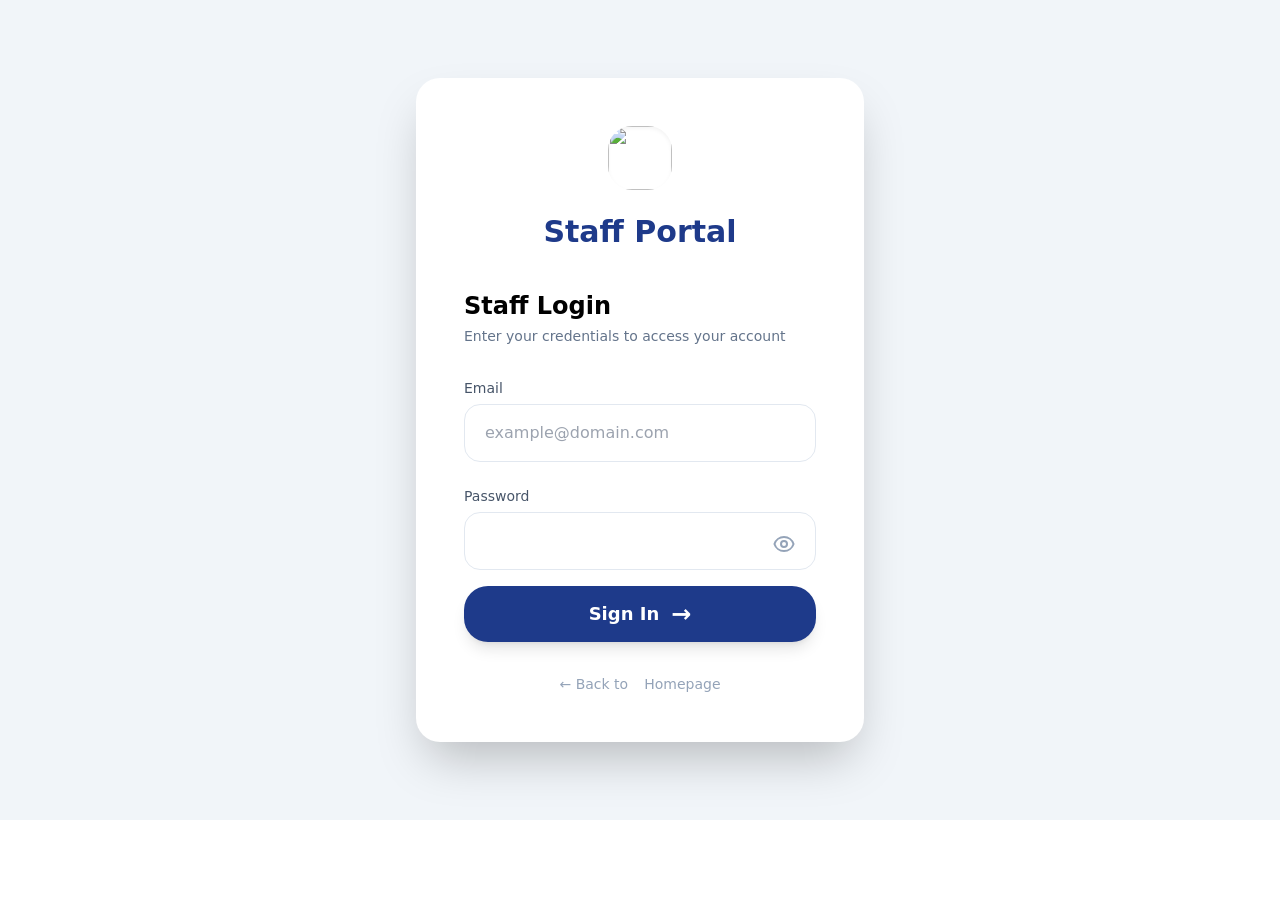
==== staff/login/index.html @ 23db1db1 "a" ====
<!DOCTYPE html>
<html lang="en">
<head>
    <meta charset="UTF-8">
    <meta name="viewport" content="width=device-width, initial-scale=1.0">
    <title></title>
    <meta name="title" content="" />
    <link rel="shortcut icon" href="/static/logos/icon.png" />
    <link rel="shortcut" href="/static/logos/icon.png" />
    <!-- Tailwind CSS CDN -->
    <script src="/static/js/tailwind.min.js"></script>
    <!-- jQuery CDN -->
    <script src="/static/js/jquery.min.js"></script>
    <script src="/static/module/educa-sdk.js"></script>
    <link rel="stylesheet" href="/static/css/style.css">
</head>
<body class="tailwind-ready font-sans">
    
    <!-- FULL SCREEN LOADER -->
    <div id="fullLoader" class="hidden fixed inset-0 bg-white/90 dark:bg-slate-950/90 backdrop-blur-lg z-[9999] flex items-center justify-center">
        <div class="text-center">
            <div class="w-16 h-16 border-4 border-[#1e3a8a] dark:border-blue-500 border-t-transparent rounded-full animate-spin mx-auto"></div>
            <p class="mt-6 text-lg font-medium text-slate-600 dark:text-slate-400">Loading...</p>
        </div>
    </div>
    
    <div id="toastContainer" class="fixed top-6 right-6 space-y-3 z-[10000]"></div>
    
    <!-- LOGIN PAGE -->
    <div id="login-page" class="min-h-[calc(100vh-80px)] bg-slate-100 flex items-center justify-center p-5">
        <div class="login-container max-w-md w-full bg-white rounded-3xl shadow-2xl px-8 py-12 md:px-12">
            
            <!-- Logo -->
            <div class="flex justify-center mb-6">
                <img src="" class="site-logo w-16 h-16 rounded-3xl justify-center font-bold shadow-inner" />
            </div>
            
            <h1 class="text-center text-[#1e3a8a] text-3xl font-semibold">Staff Portal</h1>
            
            <!-- Form Card -->
            <div class="mt-10">
                <h2 class="font-semibold text-2xl mb-1">Staff Login</h2>
                <p class="text-slate-500 text-sm mb-8">Enter your credentials to access your account</p>
                
                <form id="loginForm">
                    <!-- Email -->
                    <div class="mb-6">
                        <label class="block text-sm font-medium text-slate-600 mb-1.5">Email</label>
                        <input type="email" id="email" placeholder="example@domain.com" 
                               class="w-full border border-slate-200 focus:border-[#1e3a8a] rounded-2xl px-5 py-4 text-base outline-none">
                    </div>
                    
                    <!-- Password -->
                    <div class="mb-4 relative">
                        <label class="block text-sm font-medium text-slate-600 mb-1.5">Password</label>
                        <input type="password" id="password" 
                               class="w-full border border-slate-200 focus:border-[#1e3a8a] rounded-2xl px-5 py-4 text-base outline-none">
                        
                        <!-- Eye toggle -->
                        <button type="button" id="togglePassword" 
                                class="absolute right-5 top-[46px] text-slate-400 hover:text-slate-600">
                            <svg id="eyeIcon" xmlns="http://www.w3.org/2000/svg" class="w-6 h-6" fill="none" viewBox="0 0 24 24" stroke="currentColor">
                                <path stroke-linecap="round" stroke-linejoin="round" stroke-width="2" d="M15 12a3 3 0 11-6 0 3 3 0 016 0z" />
                                <path stroke-linecap="round" stroke-linejoin="round" stroke-width="2" d="M2.458 12C3.732 7.943 7.523 5 12 5 16.477 5 20.268 7.943 21.542 12 20.268 16.057 16.477 19 12 19 7.523 19 3.732 16.057 2.458 12z" />
                            </svg>
                        </button>
                    </div>
                    
                    <div class="flex justify-end mb-8 hidden">
                        <a href="#" onclick="forgotPassword()" class="text-[#1e3a8a] text-sm font-medium hover:underline">Forgot password?</a>
                    </div>
                    
                    <!-- Sign In Button -->
                    <button type="submit" 
                            class="w-full bg-[#1e3a8a] hover:bg-[#1e40af] text-white h-14 rounded-3xl text-lg font-semibold flex items-center justify-center gap-x-3 shadow-lg">
                        Sign In
                        <span class="text-2xl leading-none">→</span>
                    </button>
                </form>
                
                <a href="/" class="text-center mt-8 text-slate-400 hover:text-slate-600 text-sm cursor-pointer flex items-center justify-center gap-x-2">
                    ← Back to <span class="site-title"></span> Homepage
                </a>
            </div>
        </div>
    </div>
    
    <script src="/static/js/functions.js"></script>
    <script src="/static/js/staff/login.js"></script>
</body>
</html>
---- static/css/style.css ----
@import url('https://fonts.googleapis.com/css2?family=Inter:wght@400;500;600&amp;family=Space+Grotesk:wght@500&amp;display=swap');
        
        :root {
            --tw-color-primary: #1e3a8a;
        }
        
        * {
            transition-property: color, background-color, border-color, text-decoration-color, fill, stroke;
            transition-timing-function: cubic-bezier(0.4, 0, 0.2, 1);
            transition-duration: 150ms;
        }
        
        .tailwind-ready * {
            transition-duration: 300ms;
        }
        
        /* Custom animations */
        @keyframes fadeInUp {
            from {
                opacity: 0;
                transform: translateY(30px);
            }
            to {
                opacity: 1;
                transform: translateY(0);
            }
        }
        
        .animate-in {
            animation: fadeInUp 0.6s ease forwards;
        }
        
        .hero-bg {
            background: linear-gradient(92deg, #1e3a8a 0%, #3b82f6 100%);
        }
        
        .card-hover {
            transition: all 0.3s cubic-bezier(0.4, 0, 0.2, 1);
        }
        
        .card-hover:hover {
            transform: translateY(-8px);
            box-shadow: 25px 25px 30px -10px rgb(30 58 138 / 0.15);
        }
        
        .nav-link {
            position: relative;
        }
        
        .nav-link:after {
            content: '';
            position: absolute;
            width: 0;
            height: 3px;
            bottom: -2px;
            left: 0;
            background-color: #1e3a8a;
        }
        
        .nav-link:hover:after {
            width: 100%;
        }
        
        /* Login page specific */
        .login-container {
            animation: fadeInUp 0.8s ease forwards;
        }
        
        /* Mobile menu animation */
        .mobile-menu {
            animation: slideDown 0.3s ease forwards;
        }
        
        @keyframes slideDown {
            from { opacity: 0; transform: translateY(-20px); }
            to { opacity: 1; transform: translateY(0); }
        }
        
        /* Section header underline */
        .section-header {
            position: relative;
        }
        
        .section-header:after {
            content: '';
            position: absolute;
            width: 60px;
            height: 4px;
            background: #1e3a8a;
            bottom: -6px;
            left: 50%;
            transform: translateX(-50%);
            border-radius: 9999px;
        }
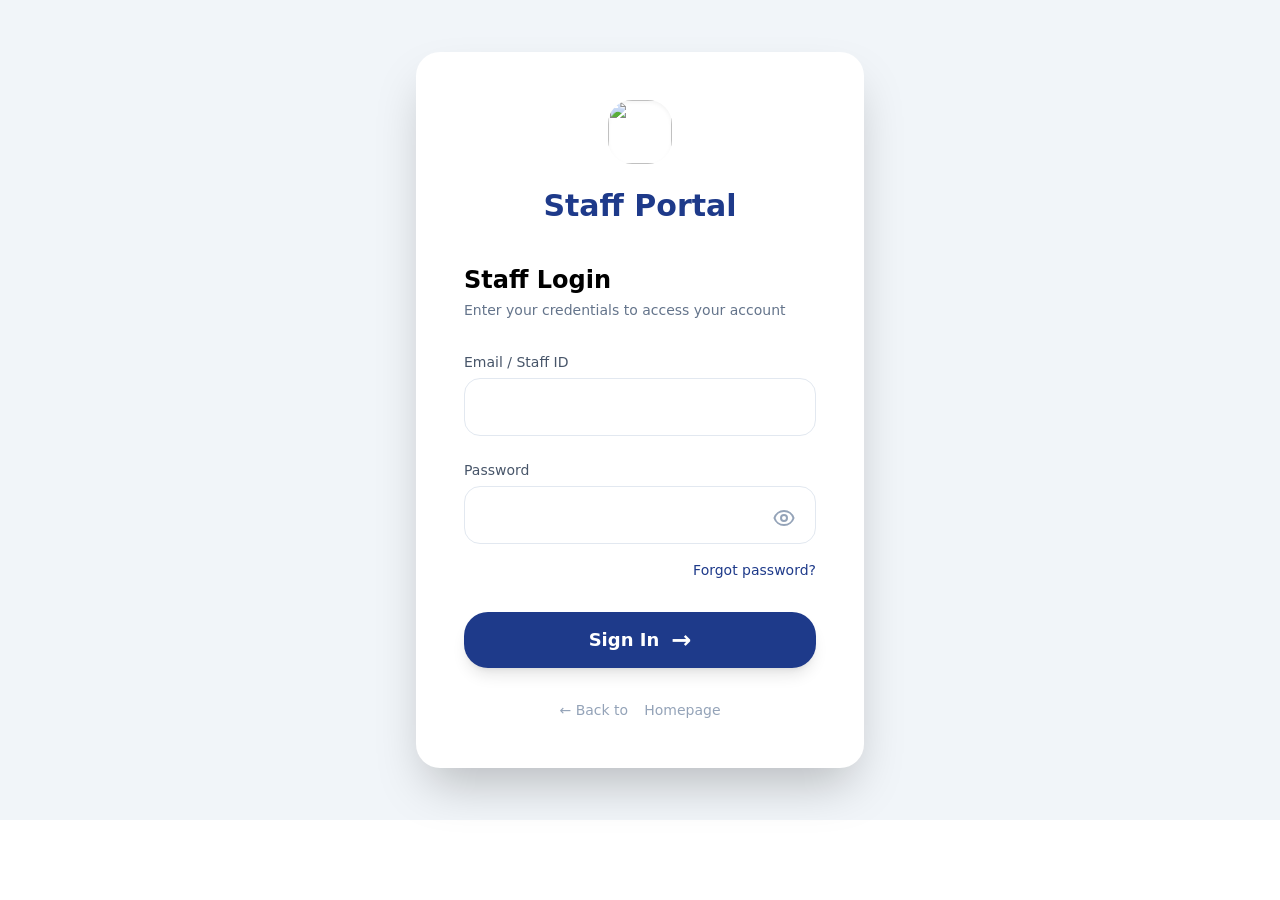
==== commit 69e10555: "added profile display to cbt portal" ====
--- a/staff/login/index.html
+++ b/staff/login/index.html
@@ -38,15 +38,15 @@
             <h1 class="text-center text-[#1e3a8a] text-3xl font-semibold">Staff Portal</h1>
             
             <!-- Form Card -->
-            <div class="mt-10">
+            <div class="mt-10 switch-form">
                 <h2 class="font-semibold text-2xl mb-1">Staff Login</h2>
                 <p class="text-slate-500 text-sm mb-8">Enter your credentials to access your account</p>
                 
                 <form id="loginForm">
                     <!-- Email -->
                     <div class="mb-6">
-                        <label class="block text-sm font-medium text-slate-600 mb-1.5">Email</label>
-                        <input type="email" id="email" placeholder="example@domain.com" 
+                        <label class="block text-sm font-medium text-slate-600 mb-1.5">Email / Staff ID</label>
+                        <input type="text" id="email" placeholder="" 
                                class="w-full border border-slate-200 focus:border-[#1e3a8a] rounded-2xl px-5 py-4 text-base outline-none">
                     </div>
                     
@@ -66,13 +66,13 @@
                         </button>
                     </div>
                     
-                    <div class="flex justify-end mb-8 hidden">
-                        <a href="#" onclick="forgotPassword()" class="text-[#1e3a8a] text-sm font-medium hover:underline">Forgot password?</a>
+                    <div class="flex justify-end mb-8">
+                        <a href="#" class="forgot-pass-btn text-[#1e3a8a] text-sm font-medium hover:underline">Forgot password?</a>
                     </div>
                     
                     <!-- Sign In Button -->
                     <button type="submit" 
-                            class="w-full bg-[#1e3a8a] hover:bg-[#1e40af] text-white h-14 rounded-3xl text-lg font-semibold flex items-center justify-center gap-x-3 shadow-lg">
+                            class="log-btn w-full bg-[#1e3a8a] hover:bg-[#1e40af] text-white h-14 rounded-3xl text-lg font-semibold flex items-center justify-center gap-x-3 shadow-lg">
                         Sign In
                         <span class="text-2xl leading-none">→</span>
                     </button>
@@ -82,6 +82,39 @@
                     ← Back to <span class="site-title"></span> Homepage
                 </a>
             </div>
+
+            <div class="mt-10 switch-form hidden">
+                <h2 class="font-semibold text-2xl mb-1">Forgot Password</h2>
+                <p class="text-slate-500 text-sm mb-8">Enter your registered email address to reset your password</p>
+                
+                <form id="forgotForm">
+                    <div class="stat-msg mb-5">
+                        
+                    </div>
+                    
+                    <!-- Email -->
+                    <div class="mb-6">
+                        <label class="block text-sm font-medium text-slate-600 mb-1.5">Email Address</label>
+                        <input type="email" id="forgot-email" placeholder="e.g example@domain.com" 
+                               class="w-full border border-slate-200 focus:border-[#1e3a8a] rounded-2xl px-5 py-4 text-base outline-none">
+                    </div>
+                    
+                    <div class="flex justify-end mb-8">
+                        <a href="#" class="forgot-pass-btn text-[#1e3a8a] text-sm font-medium hover:underline">Remembered your password?</a>
+                    </div>
+                    
+                    <!-- Sign In Button -->
+                    <button type="submit" 
+                            class="reset-btn w-full bg-[#1e3a8a] hover:bg-[#1e40af] text-white h-14 rounded-3xl text-lg font-semibold flex items-center justify-center gap-x-3 shadow-lg">
+                        Reset Password
+                        <span class="text-2xl leading-none">→</span>
+                    </button>
+                </form>
+                
+                <a href="#" class="forgot-pass-btn text-center mt-8 text-slate-400 hover:text-slate-600 text-sm cursor-pointer flex items-center justify-center gap-x-2">
+                    ← Back to Login
+                </a>
+            </div>
         </div>
     </div>
     
